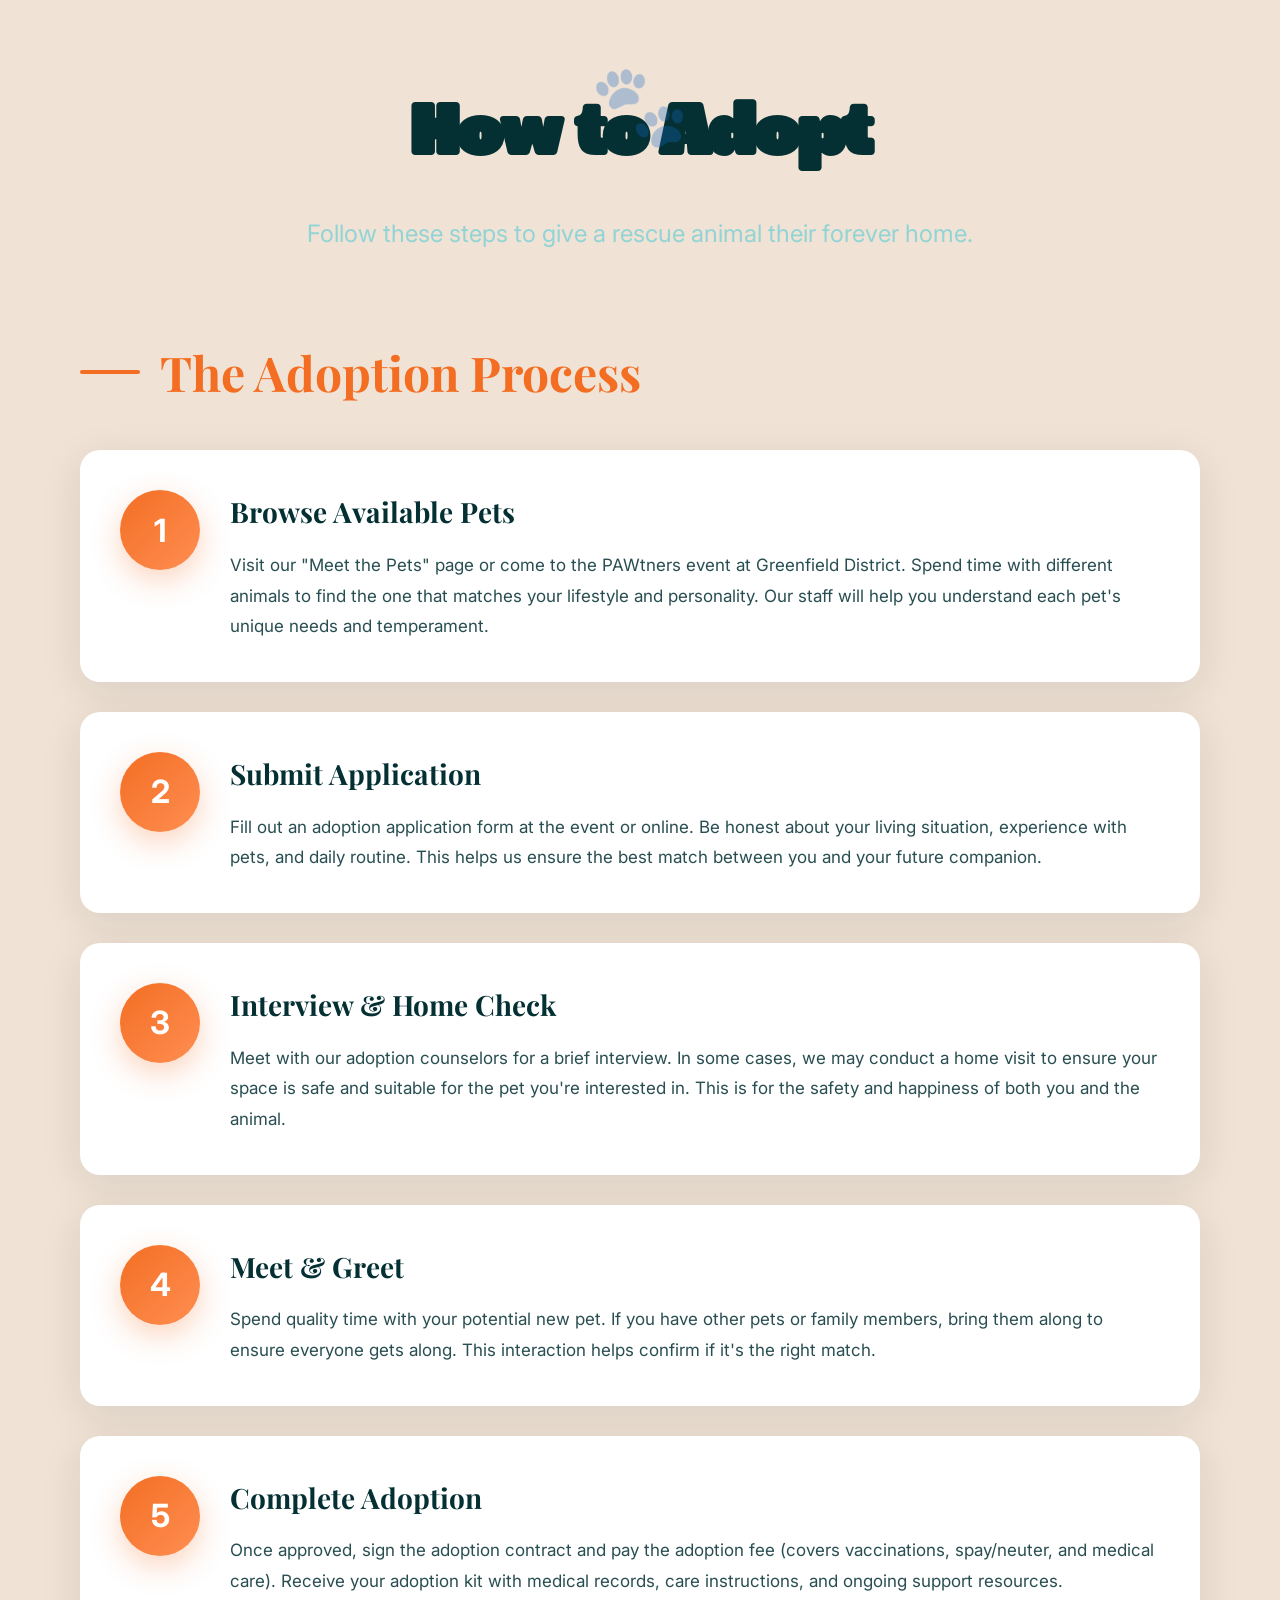
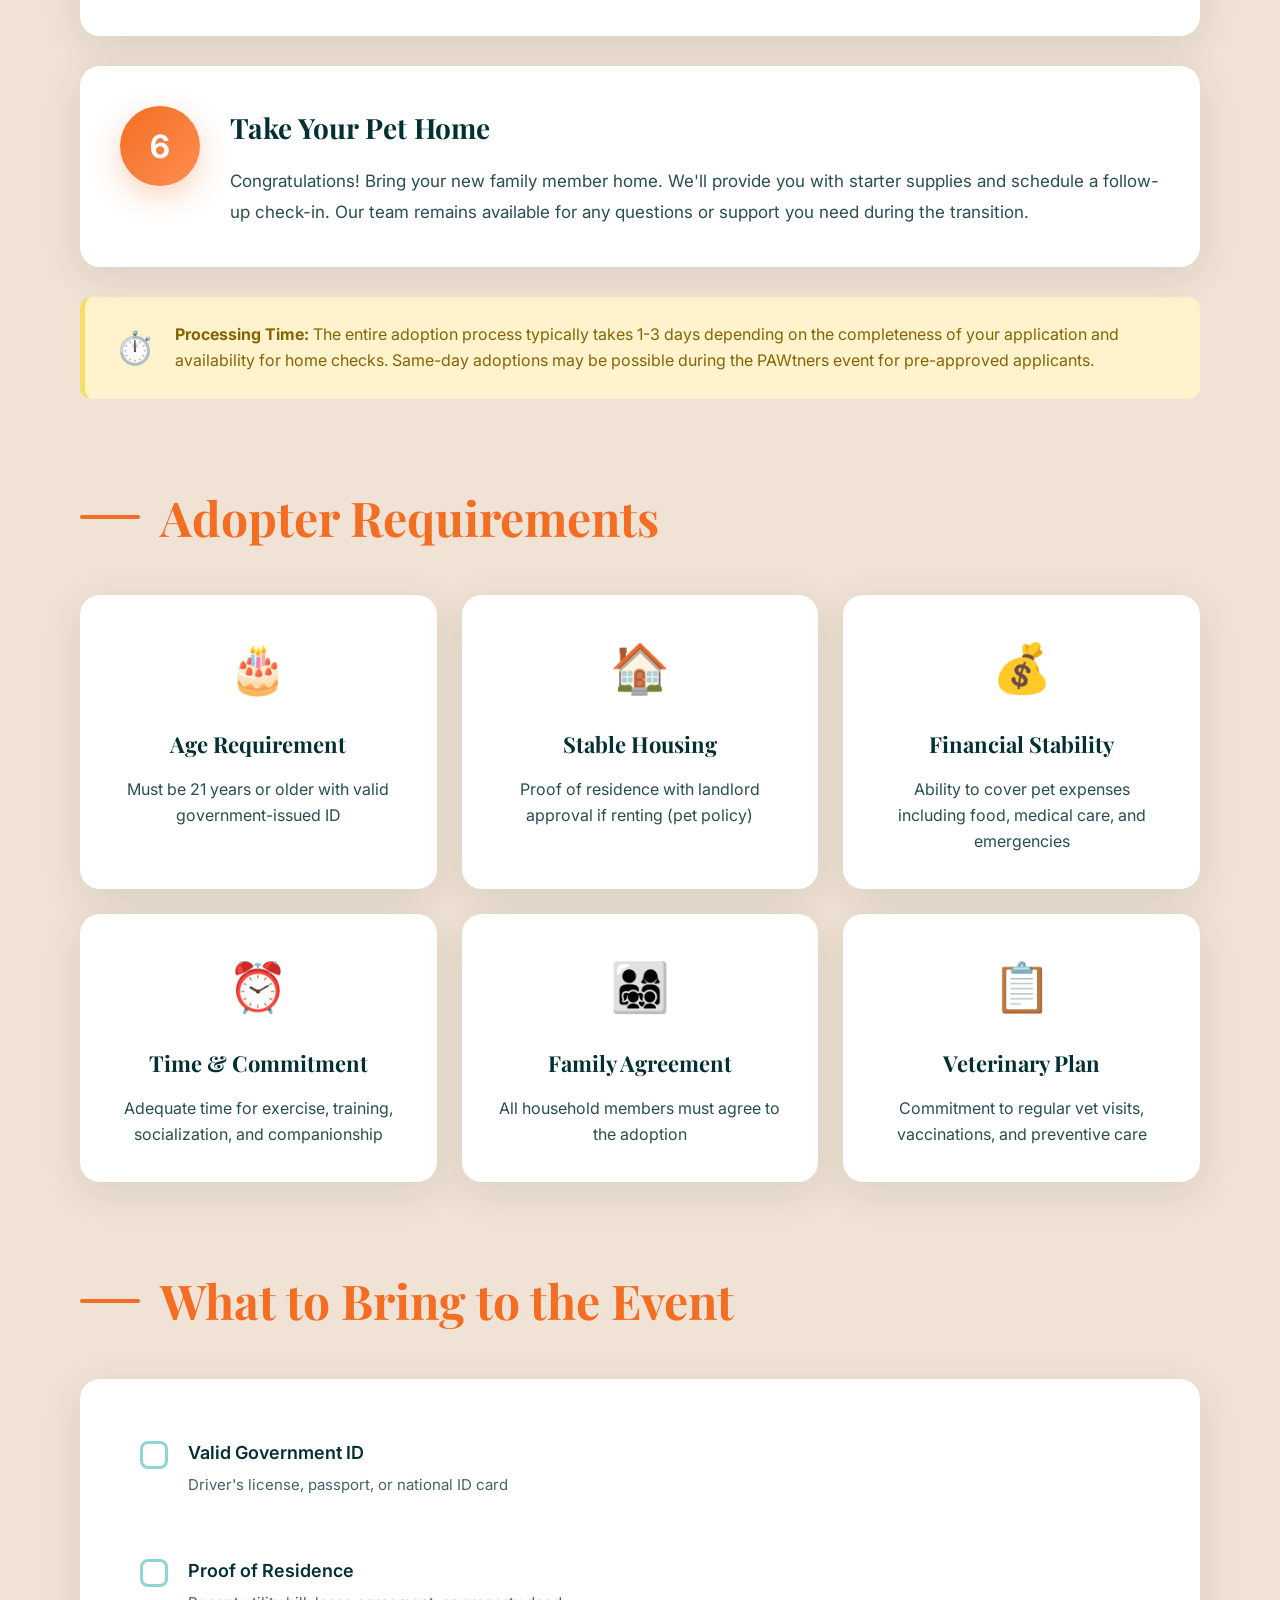
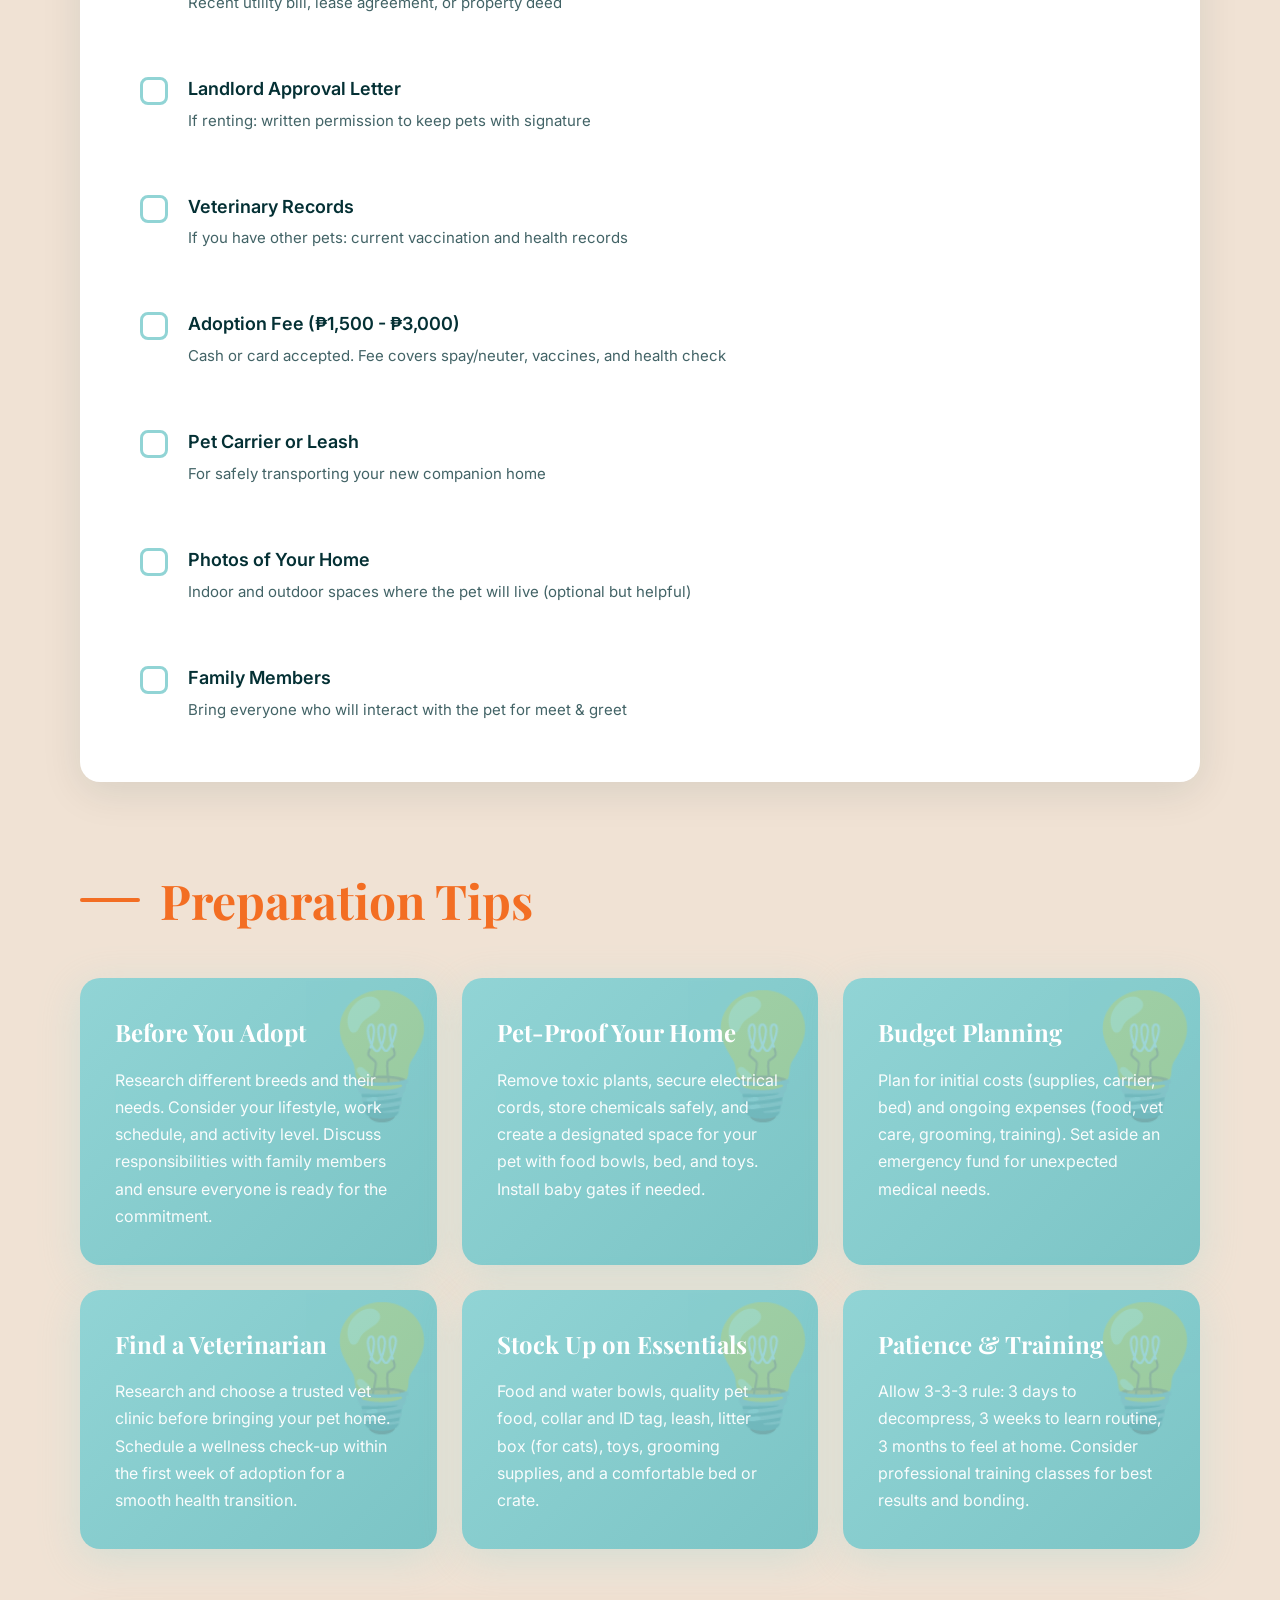
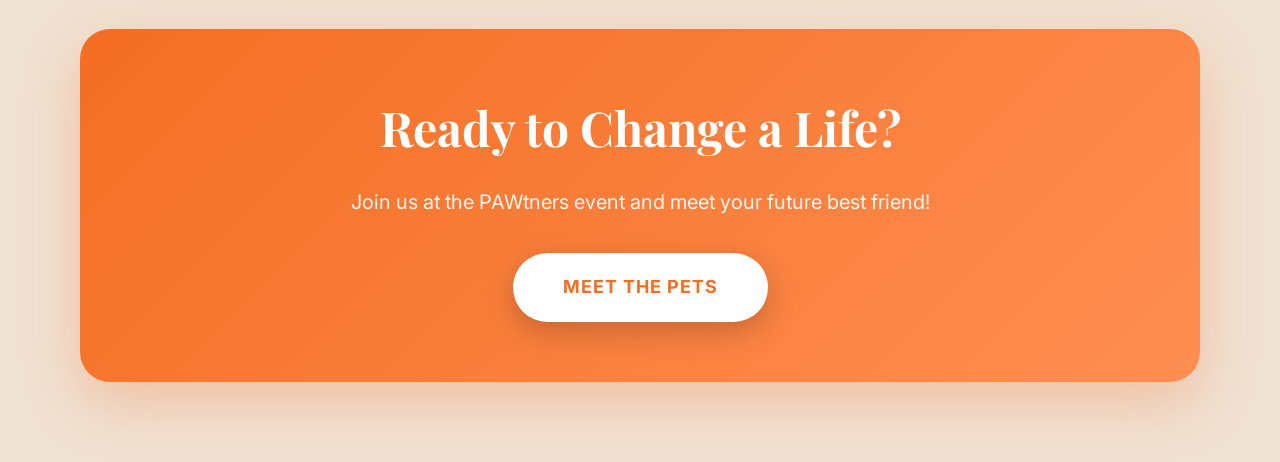
==== adopt.html @ 515be832 "improved UI" ====
<!DOCTYPE html>
<html lang="en">
<head>
<meta charset="UTF-8">
<meta name="viewport" content="width=device-width, initial-scale=1.0">
<title>How to Adopt - PAWtners</title>
<style>
    @import url('https://fonts.googleapis.com/css2?family=Playfair+Display:wght@400;600;700;800&family=Inter:wght@300;400;500;600;700&display=swap');

    @font-face {
        font-family: 'Chunko';
        src: url(chunko-bold-demo.regular.otf);
        font-style: normal;
    }

    * {
        margin: 0;
        padding: 0;
        box-sizing: border-box;
    }

    :root {
        --orange: #f36e23;
        --yellow: #f5de65;
        --cream: #f0e2d4;
        --teal: #91d4d5;
        --dark-teal: #043034;
    }

    body {
        font-family: 'Inter', sans-serif;
        background: var(--cream);
        color: var(--dark-teal);
        line-height: 1.6;
    }

    .container {
        max-width: 1200px;
        margin: 0 auto;
        padding: 80px 40px;
    }

    .header {
        text-align: center;
        margin-bottom: 80px;
        position: relative;
    }

    .header::before {
        content: '🐾';
        font-size: 80px;
        position: absolute;
        top: -40px;
        left: 50%;
        transform: translateX(-50%);
        opacity: 0.3;
        animation: float 3s ease-in-out infinite;
    }

    @keyframes float {
        0%, 100% { transform: translateX(-50%) translateY(0); }
        50% { transform: translateX(-50%) translateY(-20px); }
    }

    h1 {
        font-family: 'Chunko', 'Playfair Display', serif;
        font-size: 72px;
        color: var(--dark-teal);
        margin-bottom: 20px;
        letter-spacing: -2px;
    }

    .subtitle {
        font-size: 24px;
        color: var(--teal);
        font-weight: 400;
        max-width: 700px;
        margin: 0 auto;
    }

    .section {
        margin-bottom: 80px;
    }

    .section-title {
        font-family: 'Playfair Display', serif;
        font-size: 48px;
        color: var(--orange);
        margin-bottom: 40px;
        display: flex;
        align-items: center;
        gap: 20px;
    }

    .section-title::before {
        content: '';
        width: 60px;
        height: 4px;
        background: var(--orange);
        border-radius: 2px;
    }

    /* Step-by-step process */
    .steps-container {
        display: grid;
        gap: 30px;
    }

    .step {
        background: white;
        padding: 40px;
        border-radius: 20px;
        box-shadow: 0 10px 40px rgba(4, 48, 52, 0.1);
        display: grid;
        grid-template-columns: 80px 1fr;
        gap: 30px;
        align-items: start;
        transition: all 0.3s ease;
        position: relative;
        overflow: hidden;
    }

    .step::before {
        content: '';
        position: absolute;
        top: 0;
        left: 0;
        width: 5px;
        height: 100%;
        background: var(--orange);
        transform: scaleY(0);
        transition: transform 0.3s ease;
    }

    .step:hover {
        transform: translateX(10px);
        box-shadow: 0 15px 50px rgba(4, 48, 52, 0.15);
    }

    .step:hover::before {
        transform: scaleY(1);
    }

    .step-number {
        width: 80px;
        height: 80px;
        background: linear-gradient(135deg, var(--orange), #ff8e52);
        color: white;
        border-radius: 50%;
        display: flex;
        align-items: center;
        justify-content: center;
        font-size: 32px;
        font-weight: 700;
        box-shadow: 0 10px 30px rgba(243, 110, 35, 0.3);
        flex-shrink: 0;
    }

    .step-content h3 {
        font-family: 'Playfair Display', serif;
        font-size: 28px;
        color: var(--dark-teal);
        margin-bottom: 15px;
    }

    .step-content p {
        font-size: 17px;
        color: var(--dark-teal);
        opacity: 0.85;
        line-height: 1.8;
    }

    /* Requirements Grid */
    .requirements-grid {
        display: grid;
        grid-template-columns: repeat(auto-fit, minmax(280px, 1fr));
        gap: 25px;
    }

    .requirement-card {
        background: white;
        padding: 35px;
        border-radius: 20px;
        box-shadow: 0 10px 40px rgba(4, 48, 52, 0.1);
        transition: all 0.3s ease;
        text-align: center;
    }

    .requirement-card:hover {
        transform: translateY(-5px);
        box-shadow: 0 15px 50px rgba(4, 48, 52, 0.15);
    }

    .requirement-icon {
        font-size: 48px;
        margin-bottom: 20px;
        display: block;
    }

    .requirement-card h3 {
        font-family: 'Playfair Display', serif;
        font-size: 22px;
        color: var(--dark-teal);
        margin-bottom: 15px;
    }

    .requirement-card p {
        font-size: 16px;
        color: var(--dark-teal);
        opacity: 0.85;
    }

    /* Checklist */
    .checklist {
        background: white;
        padding: 40px;
        border-radius: 20px;
        box-shadow: 0 10px 40px rgba(4, 48, 52, 0.1);
    }

    .checklist-items {
        display: grid;
        gap: 20px;
    }

    .checklist-item {
        display: flex;
        align-items: start;
        gap: 20px;
        padding: 20px;
        border-radius: 12px;
        transition: all 0.3s ease;
        cursor: pointer;
    }

    .checklist-item:hover {
        background: var(--cream);
    }

    .checkbox {
        width: 28px;
        height: 28px;
        border: 3px solid var(--teal);
        border-radius: 8px;
        flex-shrink: 0;
        display: flex;
        align-items: center;
        justify-content: center;
        transition: all 0.3s ease;
        margin-top: 2px;
    }

    .checklist-item:hover .checkbox {
        border-color: var(--orange);
        background: var(--orange);
    }

    .checkbox::after {
        content: '✓';
        color: white;
        font-size: 18px;
        font-weight: bold;
        opacity: 0;
        transition: opacity 0.3s ease;
    }

    .checklist-item:hover .checkbox::after {
        opacity: 1;
    }

    .checklist-text {
        flex: 1;
    }

    .checklist-text h4 {
        font-size: 18px;
        color: var(--dark-teal);
        margin-bottom: 5px;
        font-weight: 600;
    }

    .checklist-text p {
        font-size: 15px;
        color: var(--dark-teal);
        opacity: 0.75;
    }

    /* Tips Section */
    .tips-grid {
        display: grid;
        grid-template-columns: repeat(auto-fit, minmax(300px, 1fr));
        gap: 25px;
    }

    .tip-card {
        background: linear-gradient(135deg, var(--teal), #7bc4c5);
        padding: 35px;
        border-radius: 20px;
        color: white;
        box-shadow: 0 10px 40px rgba(145, 212, 213, 0.3);
        transition: all 0.3s ease;
        position: relative;
        overflow: hidden;
    }

    .tip-card::before {
        content: '💡';
        position: absolute;
        font-size: 120px;
        top: -20px;
        right: -20px;
        opacity: 0.2;
    }

    .tip-card:hover {
        transform: translateY(-5px);
        box-shadow: 0 15px 50px rgba(145, 212, 213, 0.4);
    }

    .tip-card h3 {
        font-family: 'Playfair Display', serif;
        font-size: 24px;
        margin-bottom: 15px;
        position: relative;
    }

    .tip-card p {
        font-size: 16px;
        line-height: 1.7;
        opacity: 0.95;
        position: relative;
    }

    /* CTA Section */
    .cta-section {
        background: linear-gradient(135deg, var(--orange), #ff8e52);
        padding: 60px;
        border-radius: 30px;
        text-align: center;
        color: white;
        box-shadow: 0 20px 60px rgba(243, 110, 35, 0.3);
        margin-top: 80px;
    }

    .cta-section h2 {
        font-family: 'Playfair Display', serif;
        font-size: 48px;
        margin-bottom: 20px;
    }

    .cta-section p {
        font-size: 20px;
        margin-bottom: 35px;
        opacity: 0.95;
    }

    .cta-button {
        display: inline-block;
        padding: 20px 50px;
        background: white;
        color: var(--orange);
        border-radius: 50px;
        font-size: 18px;
        font-weight: 700;
        text-decoration: none;
        text-transform: uppercase;
        letter-spacing: 1px;
        transition: all 0.3s ease;
        box-shadow: 0 10px 30px rgba(0, 0, 0, 0.2);
    }

    .cta-button:hover {
        transform: translateY(-3px);
        box-shadow: 0 15px 40px rgba(0, 0, 0, 0.3);
        background: var(--dark-teal);
        color: white;
    }

    /* Alert Box */
    .alert-box {
        background: #fff3cd;
        border-left: 5px solid var(--yellow);
        padding: 25px 30px;
        border-radius: 12px;
        margin: 30px 0;
        display: flex;
        align-items: start;
        gap: 20px;
    }

    .alert-icon {
        font-size: 32px;
        flex-shrink: 0;
    }

    .alert-content p {
        color: #856404;
        font-size: 16px;
        margin: 0;
    }

    @media (max-width: 768px) {
        .container {
            padding: 60px 20px;
        }

        h1 {
            font-size: 48px;
        }

        .section-title {
            font-size: 36px;
        }

        .step {
            grid-template-columns: 60px 1fr;
            padding: 30px 25px;
        }

        .step-number {
            width: 60px;
            height: 60px;
            font-size: 24px;
        }

        .step-content h3 {
            font-size: 22px;
        }

        .requirements-grid,
        .tips-grid {
            grid-template-columns: 1fr;
        }

        .cta-section {
            padding: 40px 30px;
        }

        .cta-section h2 {
            font-size: 36px;
        }
    }
</style>
</head>
<body>

<div class="container">
    <!-- Header -->
    <div class="header">
        <h1>How to Adopt</h1>
        <p class="subtitle">Follow these steps to give a rescue animal their forever home.</p>
    </div>

    <!-- Step-by-Step Process -->
    <div class="section">
        <h2 class="section-title">The Adoption Process</h2>
        
        <div class="steps-container">
            <div class="step">
                <div class="step-number">1</div>
                <div class="step-content">
                    <h3>Browse Available Pets</h3>
                    <p>Visit our "Meet the Pets" page or come to the PAWtners event at Greenfield District. Spend time with different animals to find the one that matches your lifestyle and personality. Our staff will help you understand each pet's unique needs and temperament.</p>
                </div>
            </div>

            <div class="step">
                <div class="step-number">2</div>
                <div class="step-content">
                    <h3>Submit Application</h3>
                    <p>Fill out an adoption application form at the event or online. Be honest about your living situation, experience with pets, and daily routine. This helps us ensure the best match between you and your future companion.</p>
                </div>
            </div>

            <div class="step">
                <div class="step-number">3</div>
                <div class="step-content">
                    <h3>Interview & Home Check</h3>
                    <p>Meet with our adoption counselors for a brief interview. In some cases, we may conduct a home visit to ensure your space is safe and suitable for the pet you're interested in. This is for the safety and happiness of both you and the animal.</p>
                </div>
            </div>

            <div class="step">
                <div class="step-number">4</div>
                <div class="step-content">
                    <h3>Meet & Greet</h3>
                    <p>Spend quality time with your potential new pet. If you have other pets or family members, bring them along to ensure everyone gets along. This interaction helps confirm if it's the right match.</p>
                </div>
            </div>

            <div class="step">
                <div class="step-number">5</div>
                <div class="step-content">
                    <h3>Complete Adoption</h3>
                    <p>Once approved, sign the adoption contract and pay the adoption fee (covers vaccinations, spay/neuter, and medical care). Receive your adoption kit with medical records, care instructions, and ongoing support resources.</p>
                </div>
            </div>

            <div class="step">
                <div class="step-number">6</div>
                <div class="step-content">
                    <h3>Take Your Pet Home</h3>
                    <p>Congratulations! Bring your new family member home. We'll provide you with starter supplies and schedule a follow-up check-in. Our team remains available for any questions or support you need during the transition.</p>
                </div>
            </div>
        </div>

        <div class="alert-box">
            <span class="alert-icon">⏱️</span>
            <div class="alert-content">
                <p><strong>Processing Time:</strong> The entire adoption process typically takes 1-3 days depending on the completeness of your application and availability for home checks. Same-day adoptions may be possible during the PAWtners event for pre-approved applicants.</p>
            </div>
        </div>
    </div>

    <!-- Requirements -->
    <div class="section">
        <h2 class="section-title">Adopter Requirements</h2>
        
        <div class="requirements-grid">
            <div class="requirement-card">
                <span class="requirement-icon">🎂</span>
                <h3>Age Requirement</h3>
                <p>Must be 21 years or older with valid government-issued ID</p>
            </div>

            <div class="requirement-card">
                <span class="requirement-icon">🏠</span>
                <h3>Stable Housing</h3>
                <p>Proof of residence with landlord approval if renting (pet policy)</p>
            </div>

            <div class="requirement-card">
                <span class="requirement-icon">💰</span>
                <h3>Financial Stability</h3>
                <p>Ability to cover pet expenses including food, medical care, and emergencies</p>
            </div>

            <div class="requirement-card">
                <span class="requirement-icon">⏰</span>
                <h3>Time & Commitment</h3>
                <p>Adequate time for exercise, training, socialization, and companionship</p>
            </div>

            <div class="requirement-card">
                <span class="requirement-icon">👨‍👩‍👧‍👦</span>
                <h3>Family Agreement</h3>
                <p>All household members must agree to the adoption</p>
            </div>

            <div class="requirement-card">
                <span class="requirement-icon">📋</span>
                <h3>Veterinary Plan</h3>
                <p>Commitment to regular vet visits, vaccinations, and preventive care</p>
            </div>
        </div>
    </div>

    <!-- What to Bring -->
    <div class="section">
        <h2 class="section-title">What to Bring to the Event</h2>
        
        <div class="checklist">
            <div class="checklist-items">
                <div class="checklist-item">
                    <div class="checkbox"></div>
                    <div class="checklist-text">
                        <h4>Valid Government ID</h4>
                        <p>Driver's license, passport, or national ID card</p>
                    </div>
                </div>

                <div class="checklist-item">
                    <div class="checkbox"></div>
                    <div class="checklist-text">
                        <h4>Proof of Residence</h4>
                        <p>Recent utility bill, lease agreement, or property deed</p>
                    </div>
                </div>

                <div class="checklist-item">
                    <div class="checkbox"></div>
                    <div class="checklist-text">
                        <h4>Landlord Approval Letter</h4>
                        <p>If renting: written permission to keep pets with signature</p>
                    </div>
                </div>

                <div class="checklist-item">
                    <div class="checkbox"></div>
                    <div class="checklist-text">
                        <h4>Veterinary Records</h4>
                        <p>If you have other pets: current vaccination and health records</p>
                    </div>
                </div>

                <div class="checklist-item">
                    <div class="checkbox"></div>
                    <div class="checklist-text">
                        <h4>Adoption Fee (₱1,500 - ₱3,000)</h4>
                        <p>Cash or card accepted. Fee covers spay/neuter, vaccines, and health check</p>
                    </div>
                </div>

                <div class="checklist-item">
                    <div class="checkbox"></div>
                    <div class="checklist-text">
                        <h4>Pet Carrier or Leash</h4>
                        <p>For safely transporting your new companion home</p>
                    </div>
                </div>

                <div class="checklist-item">
                    <div class="checkbox"></div>
                    <div class="checklist-text">
                        <h4>Photos of Your Home</h4>
                        <p>Indoor and outdoor spaces where the pet will live (optional but helpful)</p>
                    </div>
                </div>

                <div class="checklist-item">
                    <div class="checkbox"></div>
                    <div class="checklist-text">
                        <h4>Family Members</h4>
                        <p>Bring everyone who will interact with the pet for meet & greet</p>
                    </div>
                </div>
            </div>
        </div>
    </div>

    <!-- Preparation Tips -->
    <div class="section">
        <h2 class="section-title">Preparation Tips</h2>
        
        <div class="tips-grid">
            <div class="tip-card">
                <h3>Before You Adopt</h3>
                <p>Research different breeds and their needs. Consider your lifestyle, work schedule, and activity level. Discuss responsibilities with family members and ensure everyone is ready for the commitment.</p>
            </div>

            <div class="tip-card">
                <h3>Pet-Proof Your Home</h3>
                <p>Remove toxic plants, secure electrical cords, store chemicals safely, and create a designated space for your pet with food bowls, bed, and toys. Install baby gates if needed.</p>
            </div>

            <div class="tip-card">
                <h3>Budget Planning</h3>
                <p>Plan for initial costs (supplies, carrier, bed) and ongoing expenses (food, vet care, grooming, training). Set aside an emergency fund for unexpected medical needs.</p>
            </div>

            <div class="tip-card">
                <h3>Find a Veterinarian</h3>
                <p>Research and choose a trusted vet clinic before bringing your pet home. Schedule a wellness check-up within the first week of adoption for a smooth health transition.</p>
            </div>

            <div class="tip-card">
                <h3>Stock Up on Essentials</h3>
                <p>Food and water bowls, quality pet food, collar and ID tag, leash, litter box (for cats), toys, grooming supplies, and a comfortable bed or crate.</p>
            </div>

            <div class="tip-card">
                <h3>Patience & Training</h3>
                <p>Allow 3-3-3 rule: 3 days to decompress, 3 weeks to learn routine, 3 months to feel at home. Consider professional training classes for best results and bonding.</p>
            </div>
        </div>
    </div>

    <!-- CTA -->
    <div class="cta-section">
        <h2>Ready to Change a Life?</h2>
        <p>Join us at the PAWtners event and meet your future best friend!</p>
        <a href="#" class="cta-button">Meet the Pets</a>
    </div>
</div>

</body>
</html>
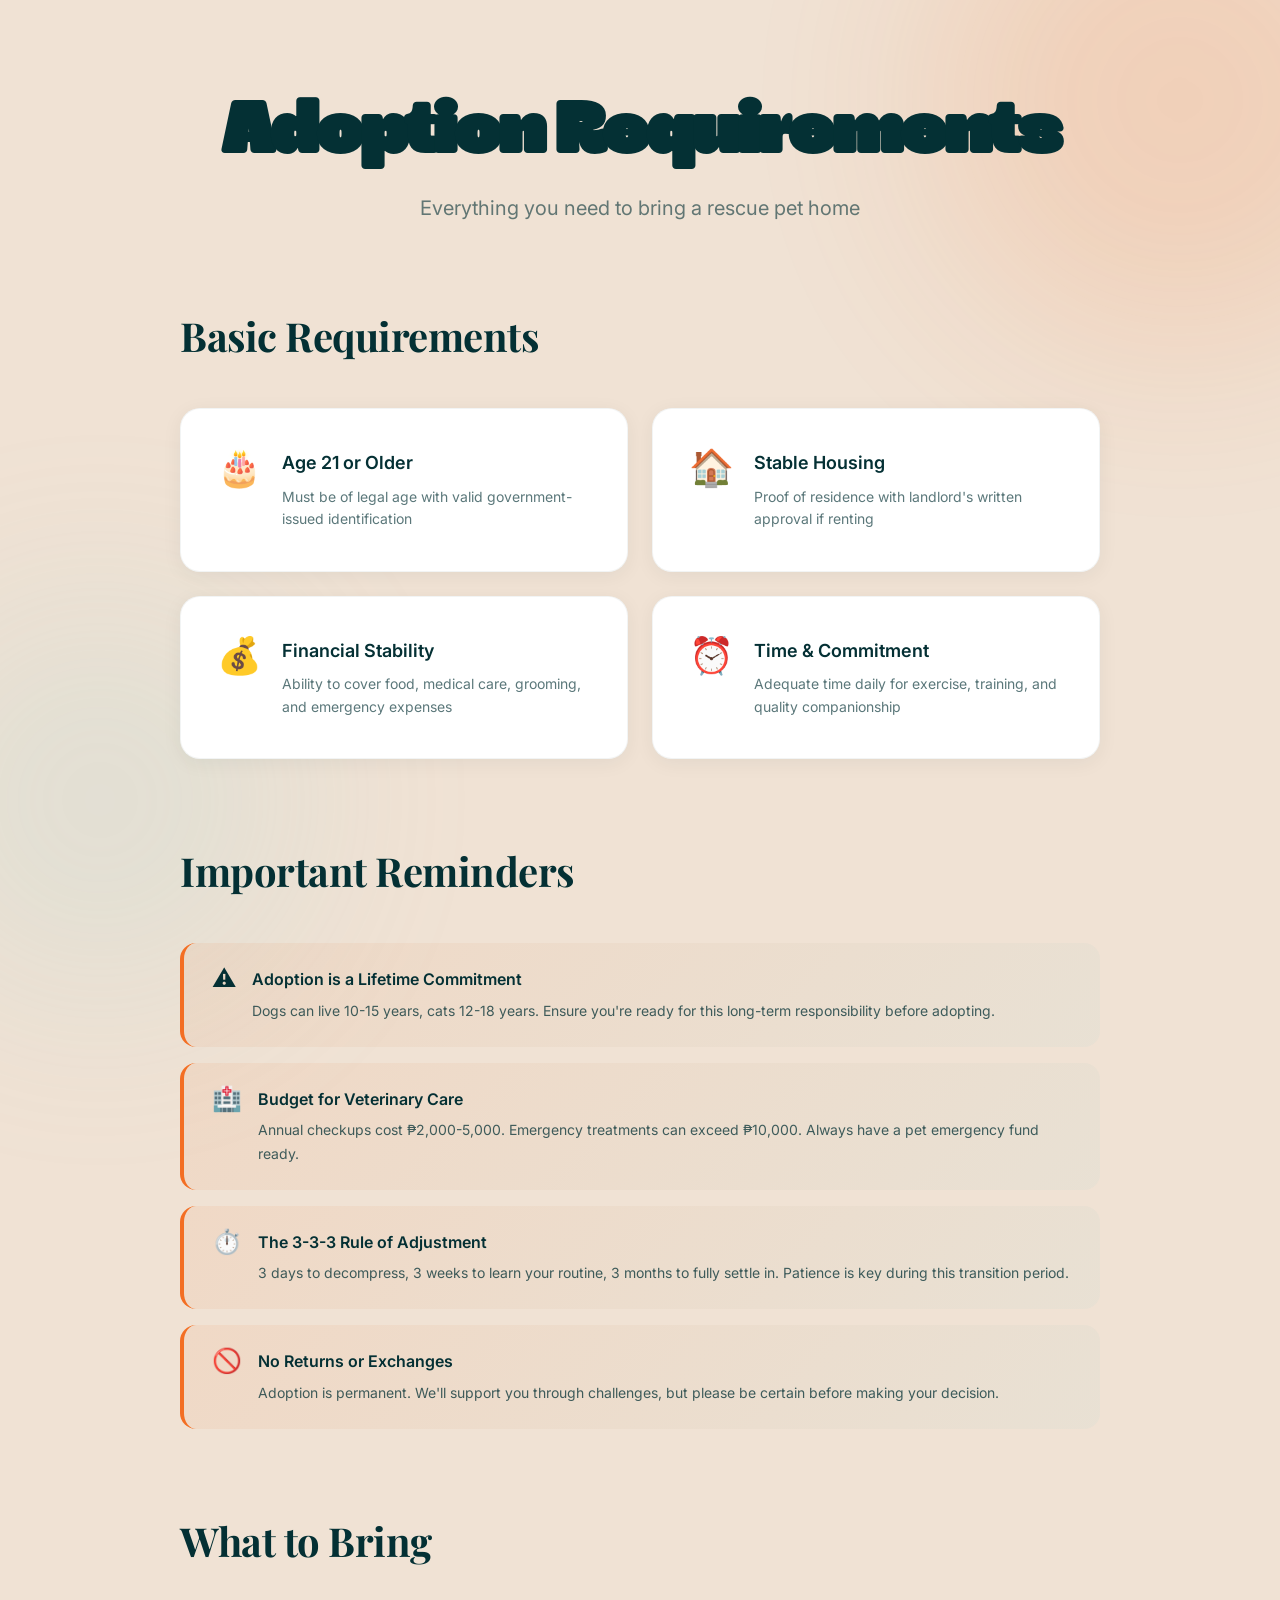
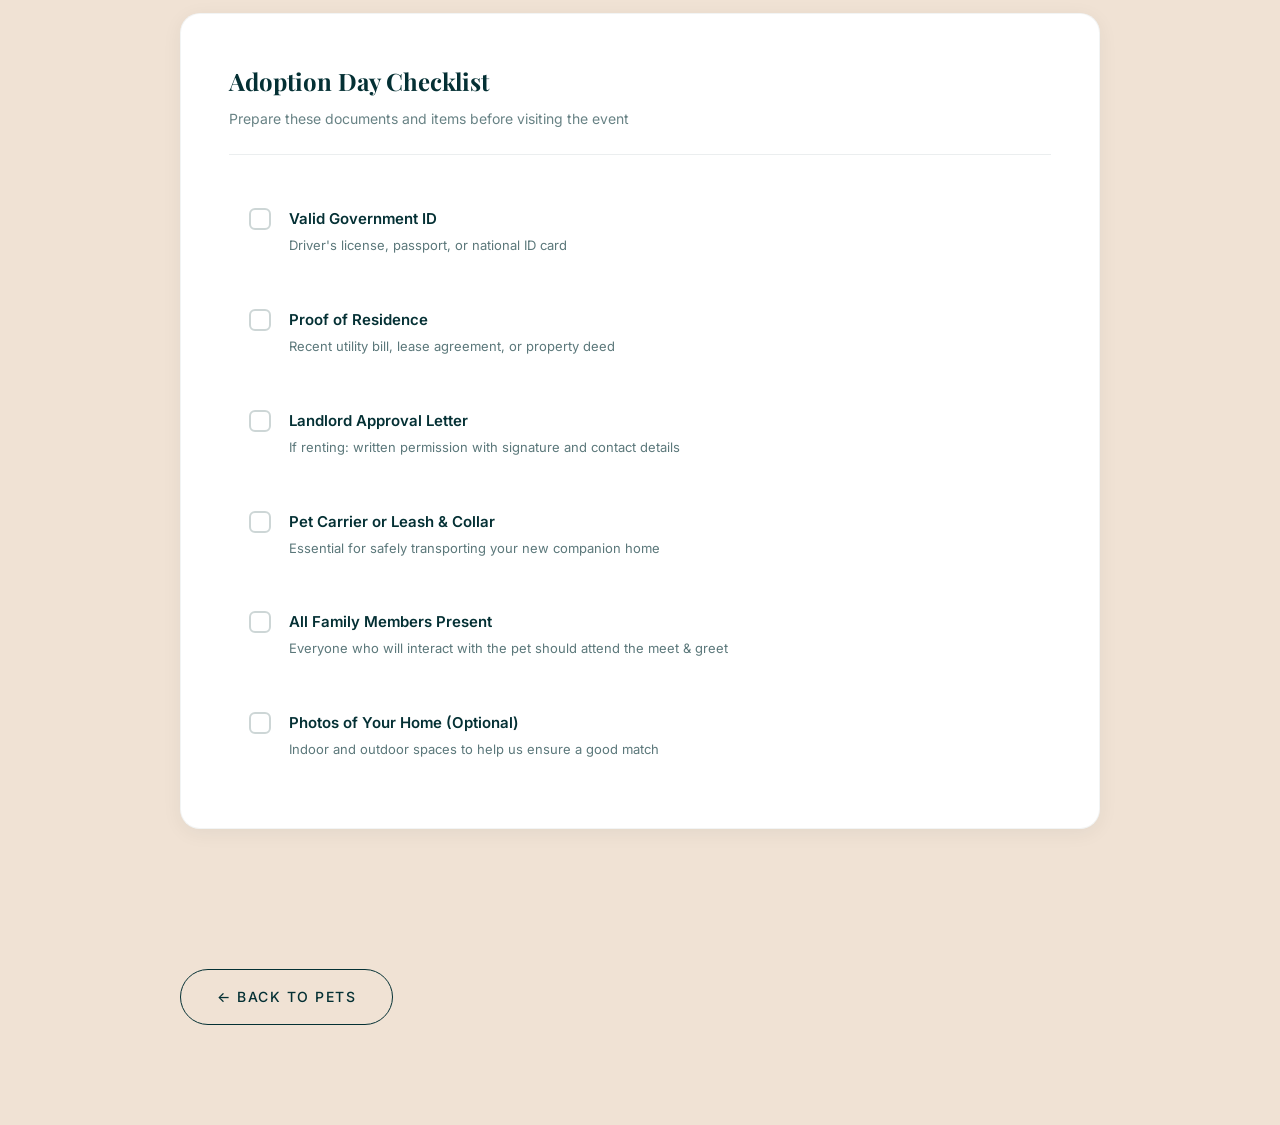
==== commit 147ab016: "finalizing" ====
--- a/adopt.html
+++ b/adopt.html
@@ -3,9 +3,9 @@
 <head>
 <meta charset="UTF-8">
 <meta name="viewport" content="width=device-width, initial-scale=1.0">
-<title>How to Adopt - PAWtners</title>
+<title>Adoption Requirements - PAWtners</title>
 <style>
-    @import url('https://fonts.googleapis.com/css2?family=Playfair+Display:wght@400;600;700;800&family=Inter:wght@300;400;500;600;700&display=swap');
+    @import url('https://fonts.googleapis.com/css2?family=Playfair+Display:wght@400;600;700;800&family=Inter:wght@300;400;500;600&display=swap');
 
     @font-face {
         font-family: 'Chunko';
@@ -32,34 +32,47 @@
         background: var(--cream);
         color: var(--dark-teal);
         line-height: 1.6;
+        position: relative;
+        overflow-x: hidden;
+    }
+
+    /* Decorative Background Elements */
+    .bg-orb {
+        position: fixed;
+        border-radius: 50%;
+        filter: blur(100px);
+        opacity: 0.15;
+        pointer-events: none;
+        z-index: 0;
+    }
+
+    .bg-orb-1 {
+        width: 500px;
+        height: 500px;
+        background: var(--orange);
+        top: -150px;
+        right: -150px;
+    }
+
+    .bg-orb-2 {
+        width: 400px;
+        height: 400px;
+        background: var(--teal);
+        bottom: -100px;
+        left: -100px;
     }
 
     .container {
-        max-width: 1200px;
+        max-width: 1000px;
         margin: 0 auto;
-        padding: 80px 40px;
+        padding: 100px 40px;
+        position: relative;
+        z-index: 1;
     }
 
     .header {
         text-align: center;
         margin-bottom: 80px;
-        position: relative;
-    }
-
-    .header::before {
-        content: '🐾';
-        font-size: 80px;
-        position: absolute;
-        top: -40px;
-        left: 50%;
-        transform: translateX(-50%);
-        opacity: 0.3;
-        animation: float 3s ease-in-out infinite;
-    }
-
-    @keyframes float {
-        0%, 100% { transform: translateX(-50%) translateY(0); }
-        50% { transform: translateX(-50%) translateY(-20px); }
     }
 
     h1 {
@@ -68,14 +81,14 @@
         color: var(--dark-teal);
         margin-bottom: 20px;
         letter-spacing: -2px;
+        line-height: 1;
     }
 
     .subtitle {
-        font-size: 24px;
-        color: var(--teal);
+        font-size: 20px;
+        color: var(--dark-teal);
+        opacity: 0.6;
         font-weight: 400;
-        max-width: 700px;
-        margin: 0 auto;
     }
 
     .section {
@@ -84,181 +97,215 @@
 
     .section-title {
         font-family: 'Playfair Display', serif;
-        font-size: 48px;
-        color: var(--orange);
+        font-size: 40px;
+        color: var(--dark-teal);
         margin-bottom: 40px;
-        display: flex;
-        align-items: center;
-        gap: 20px;
-    }
-
-    .section-title::before {
-        content: '';
-        width: 60px;
-        height: 4px;
-        background: var(--orange);
-        border-radius: 2px;
-    }
-
-    /* Step-by-step process */
-    .steps-container {
+        font-weight: 700;
+        letter-spacing: -0.5px;
+    }
+
+    /* Requirements Grid - Slicker Design */
+    .requirements-grid {
         display: grid;
-        gap: 30px;
-    }
-
-    .step {
+        grid-template-columns: repeat(2, 1fr);
+        gap: 24px;
+        margin-bottom: 40px;
+    }
+
+    .requirement-card {
         background: white;
-        padding: 40px;
+        padding: 40px 36px;
         border-radius: 20px;
-        box-shadow: 0 10px 40px rgba(4, 48, 52, 0.1);
-        display: grid;
-        grid-template-columns: 80px 1fr;
-        gap: 30px;
-        align-items: start;
-        transition: all 0.3s ease;
+        box-shadow: 0 4px 20px rgba(4, 48, 52, 0.06);
+        transition: all 0.4s cubic-bezier(0.4, 0, 0.2, 1);
+        border: 1px solid rgba(4, 48, 52, 0.05);
         position: relative;
         overflow: hidden;
     }
 
-    .step::before {
+    .requirement-card::before {
         content: '';
         position: absolute;
         top: 0;
         left: 0;
-        width: 5px;
-        height: 100%;
-        background: var(--orange);
-        transform: scaleY(0);
-        transition: transform 0.3s ease;
-    }
-
-    .step:hover {
-        transform: translateX(10px);
-        box-shadow: 0 15px 50px rgba(4, 48, 52, 0.15);
-    }
-
-    .step:hover::before {
-        transform: scaleY(1);
-    }
-
-    .step-number {
-        width: 80px;
-        height: 80px;
-        background: linear-gradient(135deg, var(--orange), #ff8e52);
-        color: white;
-        border-radius: 50%;
-        display: flex;
-        align-items: center;
-        justify-content: center;
-        font-size: 32px;
-        font-weight: 700;
-        box-shadow: 0 10px 30px rgba(243, 110, 35, 0.3);
-        flex-shrink: 0;
-    }
-
-    .step-content h3 {
-        font-family: 'Playfair Display', serif;
-        font-size: 28px;
-        color: var(--dark-teal);
-        margin-bottom: 15px;
-    }
-
-    .step-content p {
-        font-size: 17px;
-        color: var(--dark-teal);
-        opacity: 0.85;
-        line-height: 1.8;
-    }
-
-    /* Requirements Grid */
-    .requirements-grid {
-        display: grid;
-        grid-template-columns: repeat(auto-fit, minmax(280px, 1fr));
-        gap: 25px;
-    }
-
-    .requirement-card {
-        background: white;
-        padding: 35px;
-        border-radius: 20px;
-        box-shadow: 0 10px 40px rgba(4, 48, 52, 0.1);
-        transition: all 0.3s ease;
-        text-align: center;
+        width: 100%;
+        height: 3px;
+        background: linear-gradient(90deg, var(--orange), var(--teal));
+        transform: scaleX(0);
+        transition: transform 0.4s ease;
     }
 
     .requirement-card:hover {
         transform: translateY(-5px);
-        box-shadow: 0 15px 50px rgba(4, 48, 52, 0.15);
+        box-shadow: 0 12px 40px rgba(4, 48, 52, 0.1);
+        border-color: rgba(4, 48, 52, 0.1);
+    }
+
+    .requirement-card:hover::before {
+        transform: scaleX(1);
+    }
+
+    .requirement-content {
+        display: flex;
+        align-items: flex-start;
+        gap: 20px;
     }
 
     .requirement-icon {
-        font-size: 48px;
-        margin-bottom: 20px;
-        display: block;
-    }
-
-    .requirement-card h3 {
-        font-family: 'Playfair Display', serif;
-        font-size: 22px;
-        color: var(--dark-teal);
-        margin-bottom: 15px;
-    }
-
-    .requirement-card p {
+        font-size: 36px;
+        flex-shrink: 0;
+        line-height: 1;
+    }
+
+    .requirement-text h3 {
+        font-size: 18px;
+        color: var(--dark-teal);
+        margin-bottom: 8px;
+        font-weight: 600;
+    }
+
+    .requirement-text p {
+        font-size: 14px;
+        color: var(--dark-teal);
+        opacity: 0.65;
+        line-height: 1.6;
+    }
+
+    /* Important Notes Section */
+    .notes-grid {
+        display: grid;
+        gap: 16px;
+        margin-bottom: 40px;
+    }
+
+    .note-card {
+        background: linear-gradient(135deg, rgba(243, 110, 35, 0.08), rgba(145, 212, 213, 0.08));
+        padding: 24px 28px;
+        border-radius: 16px;
+        border-left: 4px solid var(--orange);
+        display: flex;
+        align-items: start;
+        gap: 16px;
+        transition: all 0.3s ease;
+    }
+
+    .note-card:hover {
+        transform: translateX(4px);
+        background: linear-gradient(135deg, rgba(243, 110, 35, 0.12), rgba(145, 212, 213, 0.12));
+    }
+
+    .note-icon {
+        font-size: 24px;
+        flex-shrink: 0;
+        line-height: 1;
+    }
+
+    .note-text {
+        flex: 1;
+    }
+
+    .note-text h4 {
         font-size: 16px;
         color: var(--dark-teal);
-        opacity: 0.85;
-    }
-
-    /* Checklist */
+        margin-bottom: 6px;
+        font-weight: 600;
+    }
+
+    .note-text p {
+        font-size: 14px;
+        color: var(--dark-teal);
+        opacity: 0.75;
+        line-height: 1.7;
+    }
+
+    /* Checklist - Sleeker Design */
     .checklist {
         background: white;
-        padding: 40px;
+        padding: 48px;
         border-radius: 20px;
-        box-shadow: 0 10px 40px rgba(4, 48, 52, 0.1);
+        box-shadow: 0 4px 20px rgba(4, 48, 52, 0.06);
+        border: 1px solid rgba(4, 48, 52, 0.05);
+    }
+
+    .checklist-header {
+        margin-bottom: 32px;
+        padding-bottom: 24px;
+        border-bottom: 1px solid rgba(4, 48, 52, 0.08);
+    }
+
+    .checklist-header h3 {
+        font-family: 'Playfair Display', serif;
+        font-size: 24px;
+        color: var(--dark-teal);
+        margin-bottom: 8px;
+        font-weight: 700;
+    }
+
+    .checklist-header p {
+        font-size: 14px;
+        color: var(--dark-teal);
+        opacity: 0.6;
     }
 
     .checklist-items {
         display: grid;
-        gap: 20px;
+        gap: 12px;
     }
 
     .checklist-item {
         display: flex;
         align-items: start;
-        gap: 20px;
+        gap: 18px;
         padding: 20px;
         border-radius: 12px;
         transition: all 0.3s ease;
         cursor: pointer;
+        position: relative;
+    }
+
+    .checklist-item::before {
+        content: '';
+        position: absolute;
+        left: 0;
+        top: 0;
+        width: 3px;
+        height: 100%;
+        background: var(--dark-teal);
+        border-radius: 0 2px 2px 0;
+        opacity: 0;
+        transition: opacity 0.3s ease;
     }
 
     .checklist-item:hover {
-        background: var(--cream);
+        background: rgba(4, 48, 52, 0.03);
+    }
+
+    .checklist-item:hover::before {
+        opacity: 1;
     }
 
     .checkbox {
-        width: 28px;
-        height: 28px;
-        border: 3px solid var(--teal);
-        border-radius: 8px;
+        width: 22px;
+        height: 22px;
+        border: 2px solid rgba(4, 48, 52, 0.2);
+        border-radius: 6px;
         flex-shrink: 0;
         display: flex;
         align-items: center;
         justify-content: center;
         transition: all 0.3s ease;
-        margin-top: 2px;
+        margin-top: 1px;
     }
 
     .checklist-item:hover .checkbox {
-        border-color: var(--orange);
-        background: var(--orange);
+        border-color: var(--dark-teal);
+        background: var(--dark-teal);
     }
 
     .checkbox::after {
         content: '✓';
         color: white;
-        font-size: 18px;
+        font-size: 13px;
         font-weight: bold;
         opacity: 0;
         transition: opacity 0.3s ease;
@@ -268,299 +315,263 @@
         opacity: 1;
     }
 
-    .checklist-text {
-        flex: 1;
-    }
-
     .checklist-text h4 {
-        font-size: 18px;
-        color: var(--dark-teal);
-        margin-bottom: 5px;
+        font-size: 15px;
+        color: var(--dark-teal);
+        margin-bottom: 4px;
         font-weight: 600;
     }
 
     .checklist-text p {
-        font-size: 15px;
-        color: var(--dark-teal);
-        opacity: 0.75;
-    }
-
-    /* Tips Section */
-    .tips-grid {
-        display: grid;
-        grid-template-columns: repeat(auto-fit, minmax(300px, 1fr));
-        gap: 25px;
-    }
-
-    .tip-card {
-        background: linear-gradient(135deg, var(--teal), #7bc4c5);
-        padding: 35px;
-        border-radius: 20px;
+        font-size: 13px;
+        color: var(--dark-teal);
+        opacity: 0.65;
+        line-height: 1.6;
+    }
+
+    /* Fee Info Box */
+    .fee-box {
+        background: linear-gradient(135deg, var(--orange), #ff8e52);
+        padding: 32px 36px;
+        border-radius: 16px;
         color: white;
-        box-shadow: 0 10px 40px rgba(145, 212, 213, 0.3);
+        margin: 40px 0;
+        box-shadow: 0 8px 30px rgba(243, 110, 35, 0.25);
+    }
+
+    .fee-content {
+        display: flex;
+        align-items: center;
+        gap: 20px;
+    }
+
+    .fee-icon {
+        font-size: 48px;
+        flex-shrink: 0;
+    }
+
+    .fee-text h3 {
+        font-size: 20px;
+        margin-bottom: 8px;
+        font-weight: 600;
+    }
+
+    .fee-text p {
+        font-size: 14px;
+        opacity: 0.95;
+        line-height: 1.6;
+    }
+
+    /* Back Button */
+    .back-button {
+        display: inline-flex;
+        align-items: center;
+        gap: 10px;
+        padding: 16px 36px;
+        background: transparent;
+        color: var(--dark-teal);
+        border: 1.5px solid var(--dark-teal);
+        border-radius: 50px;
+        text-decoration: none;
+        font-size: 14px;
+        font-weight: 500;
+        text-transform: uppercase;
+        letter-spacing: 1.5px;
         transition: all 0.3s ease;
-        position: relative;
-        overflow: hidden;
-    }
-
-    .tip-card::before {
-        content: '💡';
-        position: absolute;
-        font-size: 120px;
-        top: -20px;
-        right: -20px;
-        opacity: 0.2;
-    }
-
-    .tip-card:hover {
-        transform: translateY(-5px);
-        box-shadow: 0 15px 50px rgba(145, 212, 213, 0.4);
-    }
-
-    .tip-card h3 {
-        font-family: 'Playfair Display', serif;
-        font-size: 24px;
-        margin-bottom: 15px;
-        position: relative;
-    }
-
-    .tip-card p {
-        font-size: 16px;
-        line-height: 1.7;
-        opacity: 0.95;
-        position: relative;
-    }
-
-    /* CTA Section */
-    .cta-section {
-        background: linear-gradient(135deg, var(--orange), #ff8e52);
-        padding: 60px;
-        border-radius: 30px;
-        text-align: center;
-        color: white;
-        box-shadow: 0 20px 60px rgba(243, 110, 35, 0.3);
-        margin-top: 80px;
-    }
-
-    .cta-section h2 {
-        font-family: 'Playfair Display', serif;
-        font-size: 48px;
-        margin-bottom: 20px;
-    }
-
-    .cta-section p {
-        font-size: 20px;
-        margin-bottom: 35px;
-        opacity: 0.95;
-    }
-
-    .cta-button {
-        display: inline-block;
-        padding: 20px 50px;
-        background: white;
-        color: var(--orange);
-        border-radius: 50px;
-        font-size: 18px;
-        font-weight: 700;
-        text-decoration: none;
-        text-transform: uppercase;
-        letter-spacing: 1px;
-        transition: all 0.3s ease;
-        box-shadow: 0 10px 30px rgba(0, 0, 0, 0.2);
-    }
-
-    .cta-button:hover {
-        transform: translateY(-3px);
-        box-shadow: 0 15px 40px rgba(0, 0, 0, 0.3);
+        margin-top: 60px;
+    }
+
+    .back-button:hover {
         background: var(--dark-teal);
         color: white;
-    }
-
-    /* Alert Box */
-    .alert-box {
-        background: #fff3cd;
-        border-left: 5px solid var(--yellow);
-        padding: 25px 30px;
-        border-radius: 12px;
-        margin: 30px 0;
-        display: flex;
-        align-items: start;
-        gap: 20px;
-    }
-
-    .alert-icon {
-        font-size: 32px;
-        flex-shrink: 0;
-    }
-
-    .alert-content p {
-        color: #856404;
-        font-size: 16px;
-        margin: 0;
+        transform: translateY(-2px);
     }
 
     @media (max-width: 768px) {
         .container {
-            padding: 60px 20px;
+            padding: 80px 30px;
         }
 
         h1 {
-            font-size: 48px;
+            font-size: 52px;
         }
 
         .section-title {
-            font-size: 36px;
-        }
-
-        .step {
-            grid-template-columns: 60px 1fr;
-            padding: 30px 25px;
-        }
-
-        .step-number {
-            width: 60px;
-            height: 60px;
-            font-size: 24px;
-        }
-
-        .step-content h3 {
-            font-size: 22px;
-        }
-
-        .requirements-grid,
-        .tips-grid {
+            font-size: 32px;
+        }
+
+        .requirements-grid {
             grid-template-columns: 1fr;
-        }
-
-        .cta-section {
-            padding: 40px 30px;
-        }
-
-        .cta-section h2 {
-            font-size: 36px;
+            gap: 20px;
+        }
+
+        .checklist {
+            padding: 36px 28px;
+        }
+
+        .fee-content {
+            flex-direction: column;
+            text-align: center;
+        }
+    }
+
+    @media (max-width: 480px) {
+        .container {
+            padding: 60px 24px;
+        }
+
+        h1 {
+            font-size: 44px;
+        }
+
+        .subtitle {
+            font-size: 18px;
+        }
+
+        .section-title {
+            font-size: 28px;
+            margin-bottom: 32px;
+        }
+
+        .requirement-card {
+            padding: 32px 28px;
+        }
+
+        .requirement-content {
+            gap: 16px;
+        }
+
+        .requirement-icon {
+            font-size: 32px;
+        }
+
+        .checklist {
+            padding: 32px 24px;
+        }
+
+        .checklist-header h3 {
+            font-size: 20px;
+        }
+
+        .fee-box {
+            padding: 28px;
+        }
+
+        .fee-icon {
+            font-size: 40px;
         }
     }
 </style>
 </head>
 <body>
 
+<!-- Background Decorative Elements -->
+<div class="bg-orb bg-orb-1"></div>
+<div class="bg-orb bg-orb-2"></div>
+
 <div class="container">
     <!-- Header -->
     <div class="header">
-        <h1>How to Adopt</h1>
-        <p class="subtitle">Follow these steps to give a rescue animal their forever home.</p>
-    </div>
-
-    <!-- Step-by-Step Process -->
-    <div class="section">
-        <h2 class="section-title">The Adoption Process</h2>
-        
-        <div class="steps-container">
-            <div class="step">
-                <div class="step-number">1</div>
-                <div class="step-content">
-                    <h3>Browse Available Pets</h3>
-                    <p>Visit our "Meet the Pets" page or come to the PAWtners event at Greenfield District. Spend time with different animals to find the one that matches your lifestyle and personality. Our staff will help you understand each pet's unique needs and temperament.</p>
-                </div>
-            </div>
-
-            <div class="step">
-                <div class="step-number">2</div>
-                <div class="step-content">
-                    <h3>Submit Application</h3>
-                    <p>Fill out an adoption application form at the event or online. Be honest about your living situation, experience with pets, and daily routine. This helps us ensure the best match between you and your future companion.</p>
-                </div>
-            </div>
-
-            <div class="step">
-                <div class="step-number">3</div>
-                <div class="step-content">
-                    <h3>Interview & Home Check</h3>
-                    <p>Meet with our adoption counselors for a brief interview. In some cases, we may conduct a home visit to ensure your space is safe and suitable for the pet you're interested in. This is for the safety and happiness of both you and the animal.</p>
-                </div>
-            </div>
-
-            <div class="step">
-                <div class="step-number">4</div>
-                <div class="step-content">
-                    <h3>Meet & Greet</h3>
-                    <p>Spend quality time with your potential new pet. If you have other pets or family members, bring them along to ensure everyone gets along. This interaction helps confirm if it's the right match.</p>
-                </div>
-            </div>
-
-            <div class="step">
-                <div class="step-number">5</div>
-                <div class="step-content">
-                    <h3>Complete Adoption</h3>
-                    <p>Once approved, sign the adoption contract and pay the adoption fee (covers vaccinations, spay/neuter, and medical care). Receive your adoption kit with medical records, care instructions, and ongoing support resources.</p>
-                </div>
-            </div>
-
-            <div class="step">
-                <div class="step-number">6</div>
-                <div class="step-content">
-                    <h3>Take Your Pet Home</h3>
-                    <p>Congratulations! Bring your new family member home. We'll provide you with starter supplies and schedule a follow-up check-in. Our team remains available for any questions or support you need during the transition.</p>
-                </div>
-            </div>
-        </div>
-
-        <div class="alert-box">
-            <span class="alert-icon">⏱️</span>
-            <div class="alert-content">
-                <p><strong>Processing Time:</strong> The entire adoption process typically takes 1-3 days depending on the completeness of your application and availability for home checks. Same-day adoptions may be possible during the PAWtners event for pre-approved applicants.</p>
-            </div>
-        </div>
+        <h1>Adoption Requirements</h1>
+        <p class="subtitle">Everything you need to bring a rescue pet home</p>
     </div>
 
     <!-- Requirements -->
     <div class="section">
-        <h2 class="section-title">Adopter Requirements</h2>
+        <h2 class="section-title">Basic Requirements</h2>
         
         <div class="requirements-grid">
             <div class="requirement-card">
-                <span class="requirement-icon">🎂</span>
-                <h3>Age Requirement</h3>
-                <p>Must be 21 years or older with valid government-issued ID</p>
+                <div class="requirement-content">
+                    <span class="requirement-icon">🎂</span>
+                    <div class="requirement-text">
+                        <h3>Age 21 or Older</h3>
+                        <p>Must be of legal age with valid government-issued identification</p>
+                    </div>
+                </div>
             </div>
 
             <div class="requirement-card">
-                <span class="requirement-icon">🏠</span>
-                <h3>Stable Housing</h3>
-                <p>Proof of residence with landlord approval if renting (pet policy)</p>
+                <div class="requirement-content">
+                    <span class="requirement-icon">🏠</span>
+                    <div class="requirement-text">
+                        <h3>Stable Housing</h3>
+                        <p>Proof of residence with landlord's written approval if renting</p>
+                    </div>
+                </div>
             </div>
 
             <div class="requirement-card">
-                <span class="requirement-icon">💰</span>
-                <h3>Financial Stability</h3>
-                <p>Ability to cover pet expenses including food, medical care, and emergencies</p>
+                <div class="requirement-content">
+                    <span class="requirement-icon">💰</span>
+                    <div class="requirement-text">
+                        <h3>Financial Stability</h3>
+                        <p>Ability to cover food, medical care, grooming, and emergency expenses</p>
+                    </div>
+                </div>
             </div>
 
             <div class="requirement-card">
-                <span class="requirement-icon">⏰</span>
-                <h3>Time & Commitment</h3>
-                <p>Adequate time for exercise, training, socialization, and companionship</p>
-            </div>
-
-            <div class="requirement-card">
-                <span class="requirement-icon">👨‍👩‍👧‍👦</span>
-                <h3>Family Agreement</h3>
-                <p>All household members must agree to the adoption</p>
-            </div>
-
-            <div class="requirement-card">
-                <span class="requirement-icon">📋</span>
-                <h3>Veterinary Plan</h3>
-                <p>Commitment to regular vet visits, vaccinations, and preventive care</p>
+                <div class="requirement-content">
+                    <span class="requirement-icon">⏰</span>
+                    <div class="requirement-text">
+                        <h3>Time & Commitment</h3>
+                        <p>Adequate time daily for exercise, training, and quality companionship</p>
+                    </div>
+                </div>
             </div>
         </div>
     </div>
 
+    <!-- Important Notes -->
+    <div class="section">
+        <h2 class="section-title">Important Reminders</h2>
+        
+        <div class="notes-grid">
+            <div class="note-card">
+                <span class="note-icon">⚠️</span>
+                <div class="note-text">
+                    <h4>Adoption is a Lifetime Commitment</h4>
+                    <p>Dogs can live 10-15 years, cats 12-18 years. Ensure you're ready for this long-term responsibility before adopting.</p>
+                </div>
+            </div>
+
+            <div class="note-card">
+                <span class="note-icon">🏥</span>
+                <div class="note-text">
+                    <h4>Budget for Veterinary Care</h4>
+                    <p>Annual checkups cost ₱2,000-5,000. Emergency treatments can exceed ₱10,000. Always have a pet emergency fund ready.</p>
+                </div>
+            </div>
+
+            <div class="note-card">
+                <span class="note-icon">⏱️</span>
+                <div class="note-text">
+                    <h4>The 3-3-3 Rule of Adjustment</h4>
+                    <p>3 days to decompress, 3 weeks to learn your routine, 3 months to fully settle in. Patience is key during this transition period.</p>
+                </div>
+            </div>
+
+            <div class="note-card">
+                <span class="note-icon">🚫</span>
+                <div class="note-text">
+                    <h4>No Returns or Exchanges</h4>
+                    <p>Adoption is permanent. We'll support you through challenges, but please be certain before making your decision.</p>
+                </div>
+            </div>
+        </div>
+    </div>
+
     <!-- What to Bring -->
     <div class="section">
-        <h2 class="section-title">What to Bring to the Event</h2>
+        <h2 class="section-title">What to Bring</h2>
         
         <div class="checklist">
+            <div class="checklist-header">
+                <h3>Adoption Day Checklist</h3>
+                <p>Prepare these documents and items before visiting the event</p>
+            </div>
+            
             <div class="checklist-items">
                 <div class="checklist-item">
                     <div class="checkbox"></div>
@@ -582,96 +593,41 @@
                     <div class="checkbox"></div>
                     <div class="checklist-text">
                         <h4>Landlord Approval Letter</h4>
-                        <p>If renting: written permission to keep pets with signature</p>
+                        <p>If renting: written permission with signature and contact details</p>
                     </div>
                 </div>
 
                 <div class="checklist-item">
                     <div class="checkbox"></div>
                     <div class="checklist-text">
-                        <h4>Veterinary Records</h4>
-                        <p>If you have other pets: current vaccination and health records</p>
+                        <h4>Pet Carrier or Leash & Collar</h4>
+                        <p>Essential for safely transporting your new companion home</p>
                     </div>
                 </div>
 
                 <div class="checklist-item">
                     <div class="checkbox"></div>
                     <div class="checklist-text">
-                        <h4>Adoption Fee (₱1,500 - ₱3,000)</h4>
-                        <p>Cash or card accepted. Fee covers spay/neuter, vaccines, and health check</p>
+                        <h4>All Family Members Present</h4>
+                        <p>Everyone who will interact with the pet should attend the meet & greet</p>
                     </div>
                 </div>
 
                 <div class="checklist-item">
                     <div class="checkbox"></div>
                     <div class="checklist-text">
-                        <h4>Pet Carrier or Leash</h4>
-                        <p>For safely transporting your new companion home</p>
-                    </div>
-                </div>
-
-                <div class="checklist-item">
-                    <div class="checkbox"></div>
-                    <div class="checklist-text">
-                        <h4>Photos of Your Home</h4>
-                        <p>Indoor and outdoor spaces where the pet will live (optional but helpful)</p>
-                    </div>
-                </div>
-
-                <div class="checklist-item">
-                    <div class="checkbox"></div>
-                    <div class="checklist-text">
-                        <h4>Family Members</h4>
-                        <p>Bring everyone who will interact with the pet for meet & greet</p>
+                        <h4>Photos of Your Home (Optional)</h4>
+                        <p>Indoor and outdoor spaces to help us ensure a good match</p>
                     </div>
                 </div>
             </div>
         </div>
+
     </div>
 
-    <!-- Preparation Tips -->
-    <div class="section">
-        <h2 class="section-title">Preparation Tips</h2>
-        
-        <div class="tips-grid">
-            <div class="tip-card">
-                <h3>Before You Adopt</h3>
-                <p>Research different breeds and their needs. Consider your lifestyle, work schedule, and activity level. Discuss responsibilities with family members and ensure everyone is ready for the commitment.</p>
-            </div>
-
-            <div class="tip-card">
-                <h3>Pet-Proof Your Home</h3>
-                <p>Remove toxic plants, secure electrical cords, store chemicals safely, and create a designated space for your pet with food bowls, bed, and toys. Install baby gates if needed.</p>
-            </div>
-
-            <div class="tip-card">
-                <h3>Budget Planning</h3>
-                <p>Plan for initial costs (supplies, carrier, bed) and ongoing expenses (food, vet care, grooming, training). Set aside an emergency fund for unexpected medical needs.</p>
-            </div>
-
-            <div class="tip-card">
-                <h3>Find a Veterinarian</h3>
-                <p>Research and choose a trusted vet clinic before bringing your pet home. Schedule a wellness check-up within the first week of adoption for a smooth health transition.</p>
-            </div>
-
-            <div class="tip-card">
-                <h3>Stock Up on Essentials</h3>
-                <p>Food and water bowls, quality pet food, collar and ID tag, leash, litter box (for cats), toys, grooming supplies, and a comfortable bed or crate.</p>
-            </div>
-
-            <div class="tip-card">
-                <h3>Patience & Training</h3>
-                <p>Allow 3-3-3 rule: 3 days to decompress, 3 weeks to learn routine, 3 months to feel at home. Consider professional training classes for best results and bonding.</p>
-            </div>
-        </div>
-    </div>
-
-    <!-- CTA -->
-    <div class="cta-section">
-        <h2>Ready to Change a Life?</h2>
-        <p>Join us at the PAWtners event and meet your future best friend!</p>
-        <a href="#" class="cta-button">Meet the Pets</a>
-    </div>
+    <a href="main.html" class="back-button">
+        ← Back to Pets
+    </a>
 </div>
 
 </body>
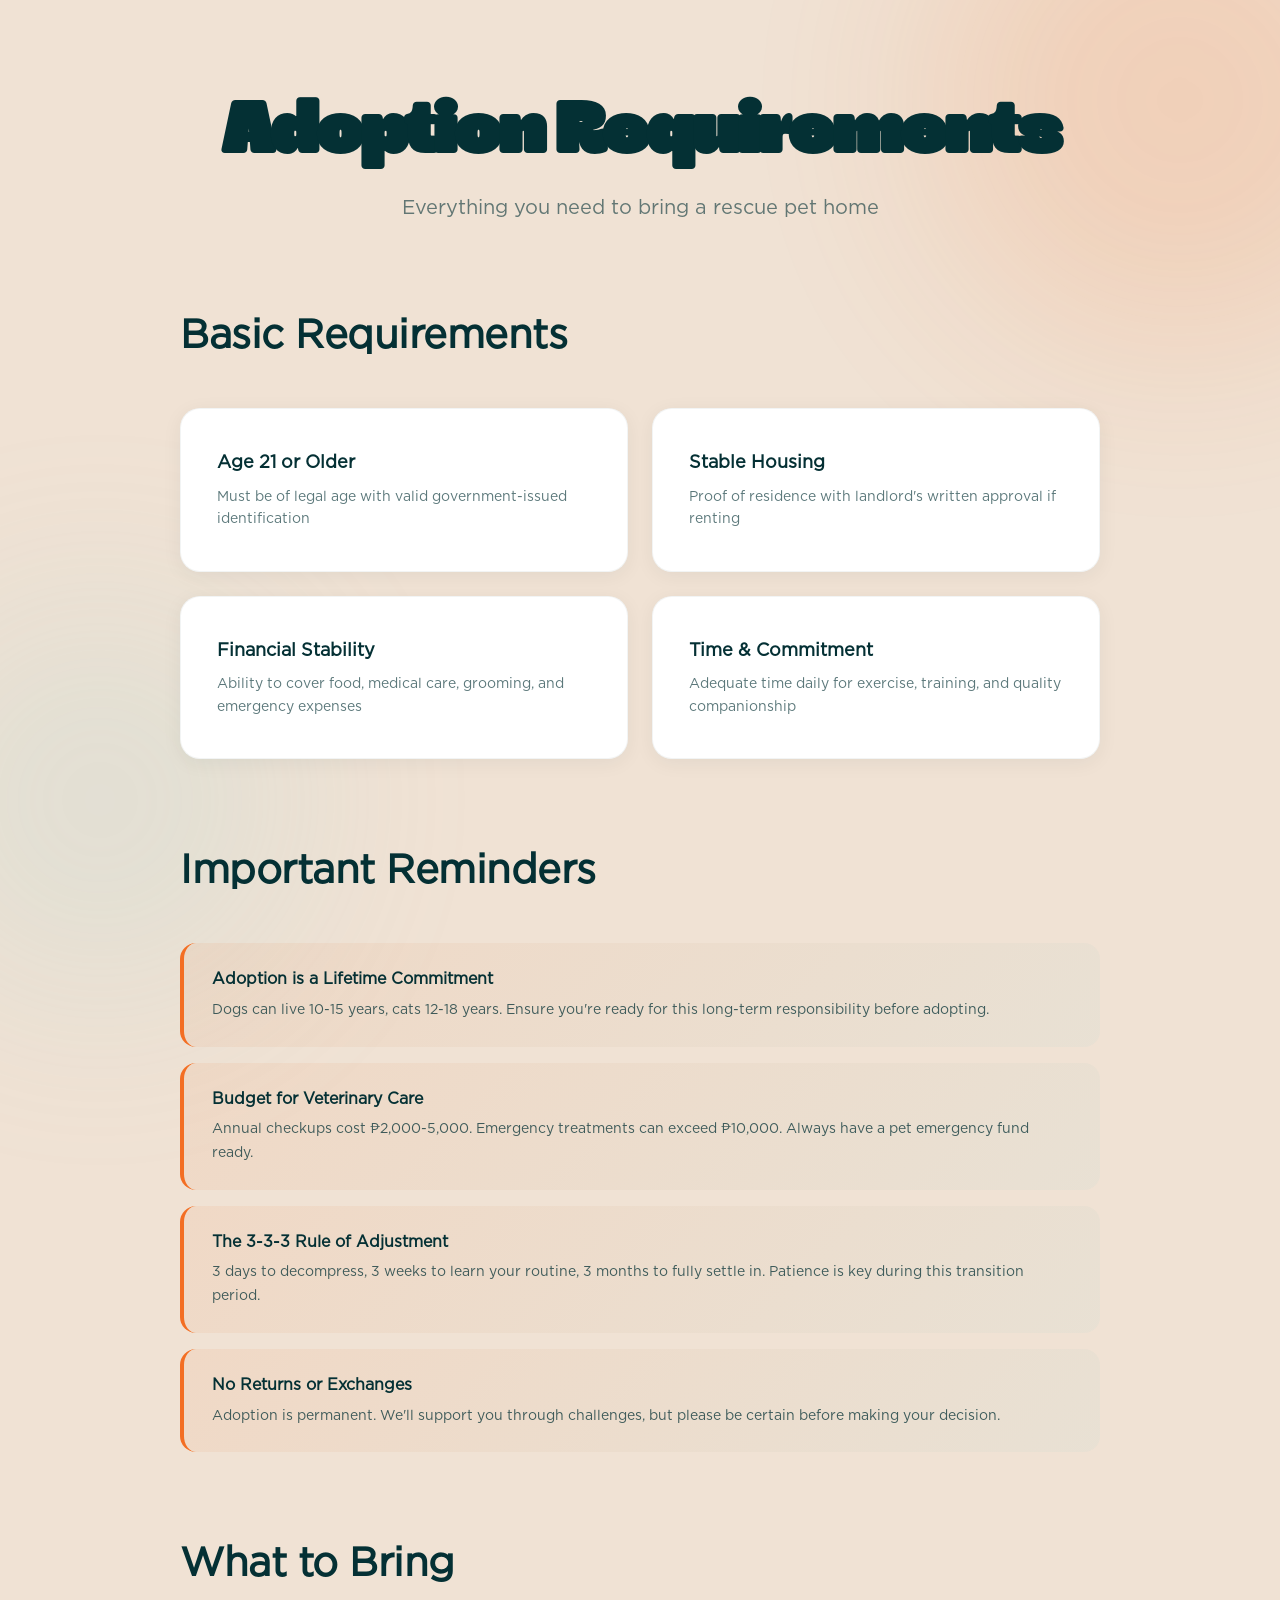
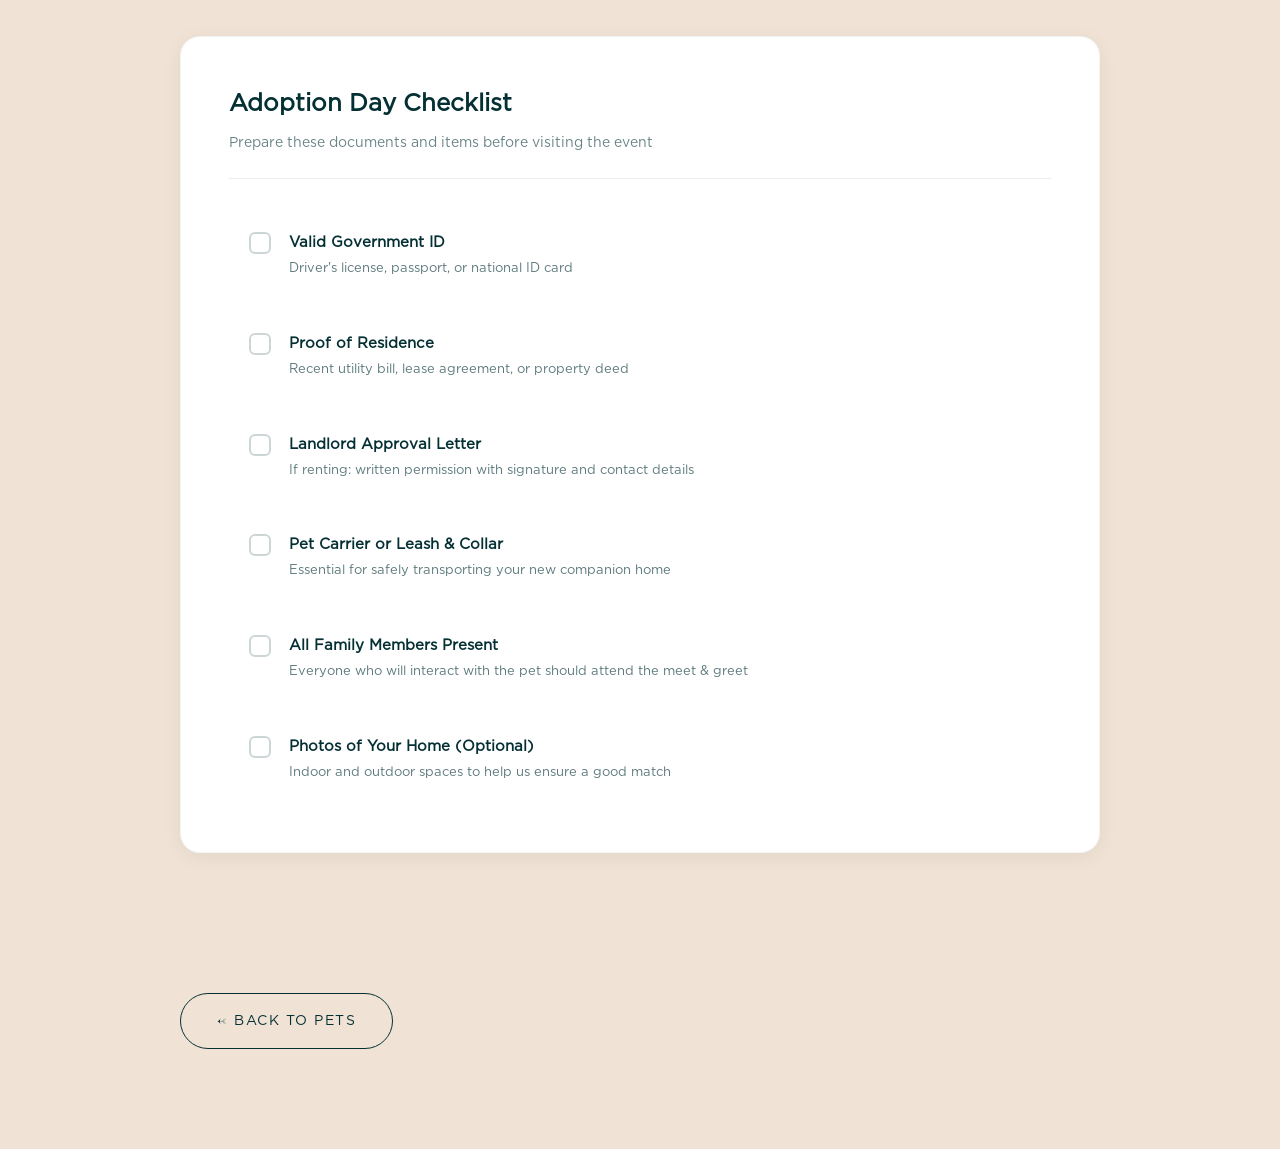
==== commit 5e394d0b: "font/logo fix" ====
--- a/adopt.html
+++ b/adopt.html
@@ -13,6 +13,12 @@
         font-style: normal;
     }
 
+    @font-face {
+    font-family: 'Gotham';
+    src: url(Gotham-Book.otf);
+    font-style: normal;
+}
+
     * {
         margin: 0;
         padding: 0;
@@ -28,7 +34,7 @@
     }
 
     body {
-        font-family: 'Inter', sans-serif;
+        font-family: 'Gotham', 'Playfair Display', serif;
         background: var(--cream);
         color: var(--dark-teal);
         line-height: 1.6;
@@ -96,7 +102,7 @@
     }
 
     .section-title {
-        font-family: 'Playfair Display', serif;
+        font-family: 'Gotham', 'Playfair Display', serif;
         font-size: 40px;
         color: var(--dark-teal);
         margin-bottom: 40px;
@@ -220,6 +226,7 @@
 
     /* Checklist - Sleeker Design */
     .checklist {
+        font-family: 'Gotham', 'Playfair Display', serif;
         background: white;
         padding: 48px;
         border-radius: 20px;
@@ -234,7 +241,7 @@
     }
 
     .checklist-header h3 {
-        font-family: 'Playfair Display', serif;
+        font-family: 'Gotham', 'Playfair Display', serif;
         font-size: 24px;
         color: var(--dark-teal);
         margin-bottom: 8px;
@@ -483,7 +490,6 @@
         <div class="requirements-grid">
             <div class="requirement-card">
                 <div class="requirement-content">
-                    <span class="requirement-icon">🎂</span>
                     <div class="requirement-text">
                         <h3>Age 21 or Older</h3>
                         <p>Must be of legal age with valid government-issued identification</p>
@@ -493,7 +499,6 @@
 
             <div class="requirement-card">
                 <div class="requirement-content">
-                    <span class="requirement-icon">🏠</span>
                     <div class="requirement-text">
                         <h3>Stable Housing</h3>
                         <p>Proof of residence with landlord's written approval if renting</p>
@@ -503,7 +508,6 @@
 
             <div class="requirement-card">
                 <div class="requirement-content">
-                    <span class="requirement-icon">💰</span>
                     <div class="requirement-text">
                         <h3>Financial Stability</h3>
                         <p>Ability to cover food, medical care, grooming, and emergency expenses</p>
@@ -513,7 +517,6 @@
 
             <div class="requirement-card">
                 <div class="requirement-content">
-                    <span class="requirement-icon">⏰</span>
                     <div class="requirement-text">
                         <h3>Time & Commitment</h3>
                         <p>Adequate time daily for exercise, training, and quality companionship</p>
@@ -529,7 +532,6 @@
         
         <div class="notes-grid">
             <div class="note-card">
-                <span class="note-icon">⚠️</span>
                 <div class="note-text">
                     <h4>Adoption is a Lifetime Commitment</h4>
                     <p>Dogs can live 10-15 years, cats 12-18 years. Ensure you're ready for this long-term responsibility before adopting.</p>
@@ -537,7 +539,6 @@
             </div>
 
             <div class="note-card">
-                <span class="note-icon">🏥</span>
                 <div class="note-text">
                     <h4>Budget for Veterinary Care</h4>
                     <p>Annual checkups cost ₱2,000-5,000. Emergency treatments can exceed ₱10,000. Always have a pet emergency fund ready.</p>
@@ -545,7 +546,6 @@
             </div>
 
             <div class="note-card">
-                <span class="note-icon">⏱️</span>
                 <div class="note-text">
                     <h4>The 3-3-3 Rule of Adjustment</h4>
                     <p>3 days to decompress, 3 weeks to learn your routine, 3 months to fully settle in. Patience is key during this transition period.</p>
@@ -553,7 +553,6 @@
             </div>
 
             <div class="note-card">
-                <span class="note-icon">🚫</span>
                 <div class="note-text">
                     <h4>No Returns or Exchanges</h4>
                     <p>Adoption is permanent. We'll support you through challenges, but please be certain before making your decision.</p>
